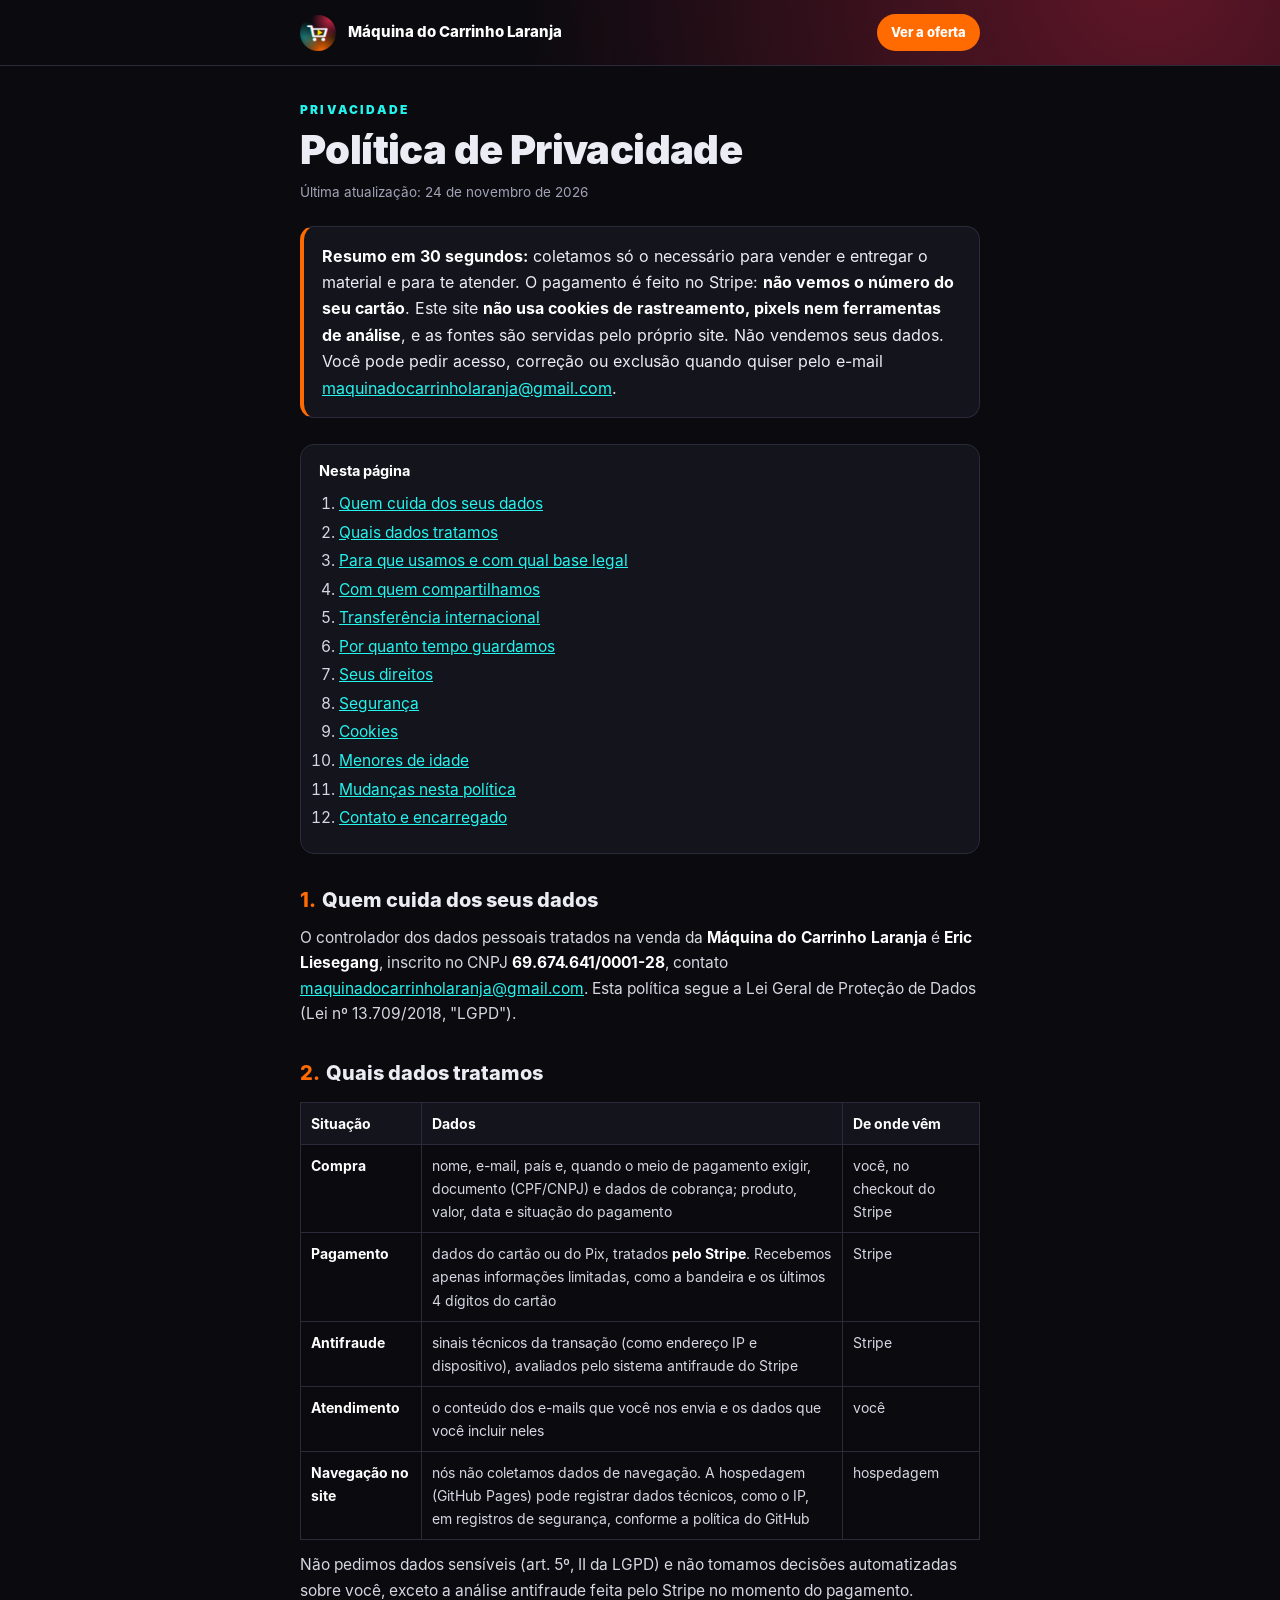
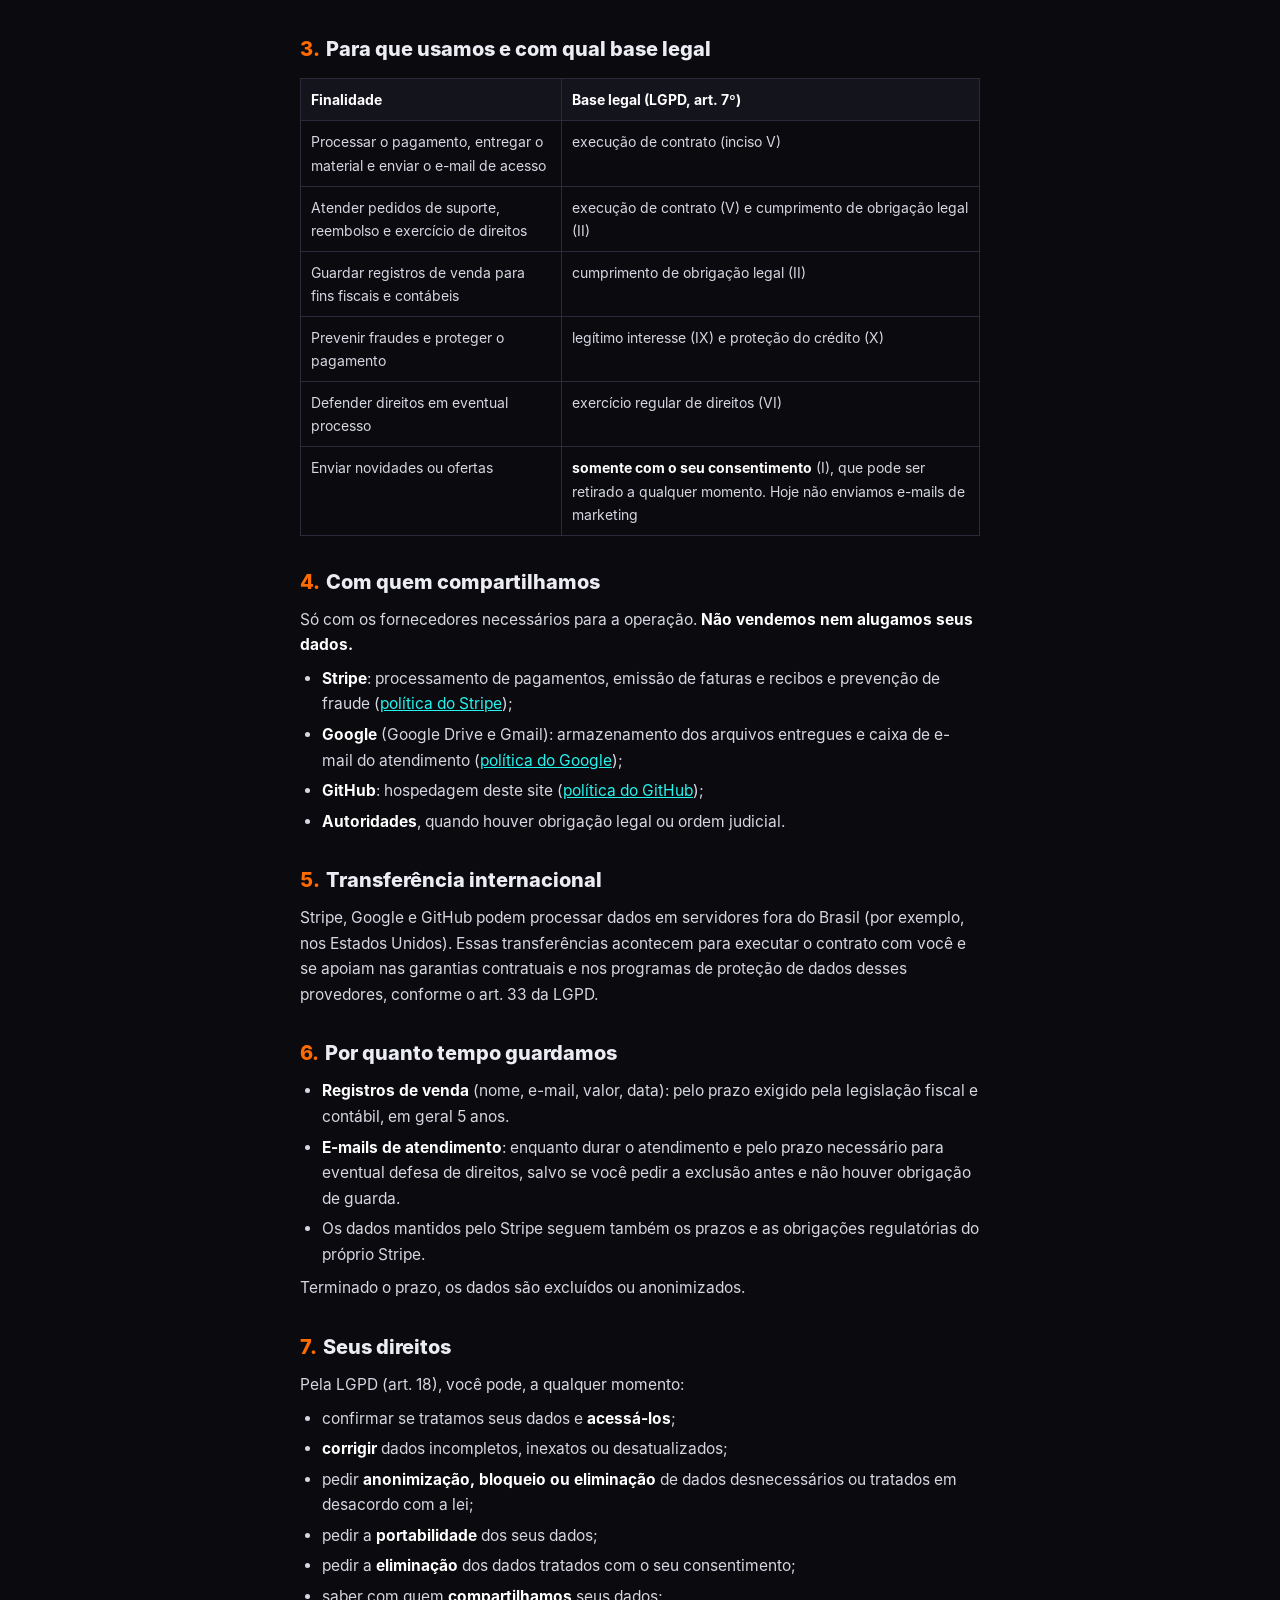
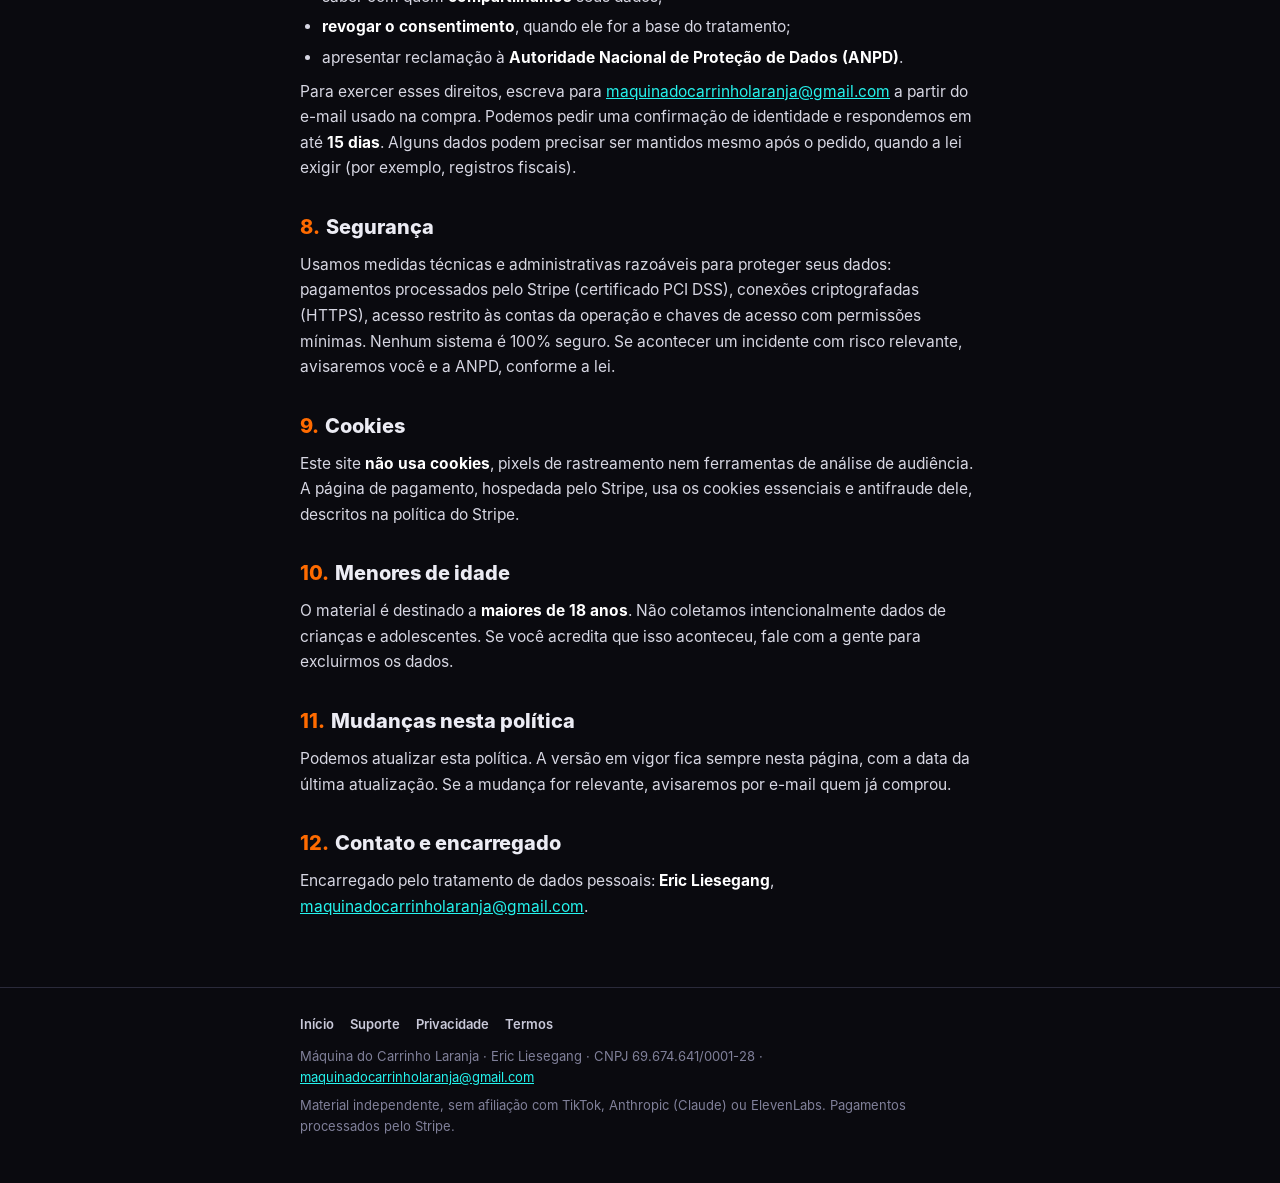
==== privacidade.html @ ea7aa15d "Páginas de Suporte, Privacidade (LGPD) e Termos de Uso e Venda + fonte própria - suporte.html, priva" ====
<!doctype html>
<html lang="pt-BR">
<head>
<meta charset="utf-8">
<meta name="viewport" content="width=device-width, initial-scale=1, viewport-fit=cover">
<title>Política de Privacidade | Máquina do Carrinho Laranja</title>
<meta name="description" content="Como a Máquina do Carrinho Laranja trata os seus dados pessoais, de acordo com a LGPD.">
<meta name="theme-color" content="#0A0A0F">
<link rel="icon" type="image/png" href="img/favicon.png">
<link rel="stylesheet" href="css/fonte.css">
<link rel="stylesheet" href="css/pagina.css">
</head>
<body>
<header class="topo"><div class="wrap">
  <img src="img/icone-180.png" alt=""><a class="marca" href="./">Máquina do Carrinho Laranja</a>
  <a class="comprar" href="./#oferta">Ver a oferta</a>
</div></header>

<main><div class="wrap">
  <div class="kicker">Privacidade</div>
  <h1>Política de Privacidade</h1>
  <p class="atualizado">Última atualização: 24 de novembro de 2026</p>

  <div class="resumo">
    <b>Resumo em 30 segundos:</b> coletamos só o necessário para vender e entregar o material e para te atender.
    O pagamento é feito no Stripe: <b>não vemos o número do seu cartão</b>. Este site <b>não usa cookies de
    rastreamento, pixels nem ferramentas de análise</b>, e as fontes são servidas pelo próprio site. Não vendemos
    seus dados. Você pode pedir acesso, correção ou exclusão quando quiser pelo e-mail
    <a href="mailto:maquinadocarrinholaranja@gmail.com">maquinadocarrinholaranja@gmail.com</a>.
  </div>

  <div class="indice"><b>Nesta página</b><ol>
    <li><a href="#quem">Quem cuida dos seus dados</a></li><li><a href="#quais">Quais dados tratamos</a></li>
    <li><a href="#porque">Para que usamos e com qual base legal</a></li><li><a href="#compartilhamento">Com quem compartilhamos</a></li>
    <li><a href="#internacional">Transferência internacional</a></li><li><a href="#tempo">Por quanto tempo guardamos</a></li>
    <li><a href="#direitos">Seus direitos</a></li><li><a href="#seguranca">Segurança</a></li>
    <li><a href="#cookies">Cookies</a></li><li><a href="#menores">Menores de idade</a></li>
    <li><a href="#mudancas">Mudanças nesta política</a></li><li><a href="#contato">Contato e encarregado</a></li>
  </ol></div>

  <h2 id="quem"><span class="n">1.</span>Quem cuida dos seus dados</h2>
  <p>O controlador dos dados pessoais tratados na venda da <b>Máquina do Carrinho Laranja</b> é
  <b>Eric Liesegang</b>, inscrito no CNPJ <b>69.674.641/0001-28</b>, contato
  <a href="mailto:maquinadocarrinholaranja@gmail.com">maquinadocarrinholaranja@gmail.com</a>. Esta política segue a
  Lei Geral de Proteção de Dados (Lei nº 13.709/2018, "LGPD").</p>

  <h2 id="quais"><span class="n">2.</span>Quais dados tratamos</h2>
  <table>
    <tr><th>Situação</th><th>Dados</th><th>De onde vêm</th></tr>
    <tr><td><b>Compra</b></td><td>nome, e-mail, país e, quando o meio de pagamento exigir, documento (CPF/CNPJ) e dados de cobrança; produto, valor, data e situação do pagamento</td><td>você, no checkout do Stripe</td></tr>
    <tr><td><b>Pagamento</b></td><td>dados do cartão ou do Pix, tratados <b>pelo Stripe</b>. Recebemos apenas informações limitadas, como a bandeira e os últimos 4 dígitos do cartão</td><td>Stripe</td></tr>
    <tr><td><b>Antifraude</b></td><td>sinais técnicos da transação (como endereço IP e dispositivo), avaliados pelo sistema antifraude do Stripe</td><td>Stripe</td></tr>
    <tr><td><b>Atendimento</b></td><td>o conteúdo dos e-mails que você nos envia e os dados que você incluir neles</td><td>você</td></tr>
    <tr><td><b>Navegação no site</b></td><td>nós não coletamos dados de navegação. A hospedagem (GitHub Pages) pode registrar dados técnicos, como o IP, em registros de segurança, conforme a política do GitHub</td><td>hospedagem</td></tr>
  </table>
  <p>Não pedimos dados sensíveis (art. 5º, II da LGPD) e não tomamos decisões automatizadas sobre você, exceto a
  análise antifraude feita pelo Stripe no momento do pagamento.</p>

  <h2 id="porque"><span class="n">3.</span>Para que usamos e com qual base legal</h2>
  <table>
    <tr><th>Finalidade</th><th>Base legal (LGPD, art. 7º)</th></tr>
    <tr><td>Processar o pagamento, entregar o material e enviar o e-mail de acesso</td><td>execução de contrato (inciso V)</td></tr>
    <tr><td>Atender pedidos de suporte, reembolso e exercício de direitos</td><td>execução de contrato (V) e cumprimento de obrigação legal (II)</td></tr>
    <tr><td>Guardar registros de venda para fins fiscais e contábeis</td><td>cumprimento de obrigação legal (II)</td></tr>
    <tr><td>Prevenir fraudes e proteger o pagamento</td><td>legítimo interesse (IX) e proteção do crédito (X)</td></tr>
    <tr><td>Defender direitos em eventual processo</td><td>exercício regular de direitos (VI)</td></tr>
    <tr><td>Enviar novidades ou ofertas</td><td><b>somente com o seu consentimento</b> (I), que pode ser retirado a qualquer momento. Hoje não enviamos e-mails de marketing</td></tr>
  </table>

  <h2 id="compartilhamento"><span class="n">4.</span>Com quem compartilhamos</h2>
  <p>Só com os fornecedores necessários para a operação. <b>Não vendemos nem alugamos seus dados.</b></p>
  <ul>
    <li><b>Stripe</b>: processamento de pagamentos, emissão de faturas e recibos e prevenção de fraude
      (<a href="https://stripe.com/br/privacy" rel="noopener">política do Stripe</a>);</li>
    <li><b>Google</b> (Google Drive e Gmail): armazenamento dos arquivos entregues e caixa de e-mail do atendimento
      (<a href="https://policies.google.com/privacy?hl=pt-BR" rel="noopener">política do Google</a>);</li>
    <li><b>GitHub</b>: hospedagem deste site
      (<a href="https://docs.github.com/pt/site-policy/privacy-policies/github-general-privacy-statement" rel="noopener">política do GitHub</a>);</li>
    <li><b>Autoridades</b>, quando houver obrigação legal ou ordem judicial.</li>
  </ul>

  <h2 id="internacional"><span class="n">5.</span>Transferência internacional</h2>
  <p>Stripe, Google e GitHub podem processar dados em servidores fora do Brasil (por exemplo, nos Estados Unidos).
  Essas transferências acontecem para executar o contrato com você e se apoiam nas garantias contratuais e nos
  programas de proteção de dados desses provedores, conforme o art. 33 da LGPD.</p>

  <h2 id="tempo"><span class="n">6.</span>Por quanto tempo guardamos</h2>
  <ul>
    <li><b>Registros de venda</b> (nome, e-mail, valor, data): pelo prazo exigido pela legislação fiscal e contábil, em geral 5 anos.</li>
    <li><b>E-mails de atendimento</b>: enquanto durar o atendimento e pelo prazo necessário para eventual defesa de direitos, salvo se você pedir a exclusão antes e não houver obrigação de guarda.</li>
    <li>Os dados mantidos pelo Stripe seguem também os prazos e as obrigações regulatórias do próprio Stripe.</li>
  </ul>
  <p>Terminado o prazo, os dados são excluídos ou anonimizados.</p>

  <h2 id="direitos"><span class="n">7.</span>Seus direitos</h2>
  <p>Pela LGPD (art. 18), você pode, a qualquer momento:</p>
  <ul>
    <li>confirmar se tratamos seus dados e <b>acessá-los</b>;</li>
    <li><b>corrigir</b> dados incompletos, inexatos ou desatualizados;</li>
    <li>pedir <b>anonimização, bloqueio ou eliminação</b> de dados desnecessários ou tratados em desacordo com a lei;</li>
    <li>pedir a <b>portabilidade</b> dos seus dados;</li>
    <li>pedir a <b>eliminação</b> dos dados tratados com o seu consentimento;</li>
    <li>saber com quem <b>compartilhamos</b> seus dados;</li>
    <li><b>revogar o consentimento</b>, quando ele for a base do tratamento;</li>
    <li>apresentar reclamação à <b>Autoridade Nacional de Proteção de Dados (ANPD)</b>.</li>
  </ul>
  <p>Para exercer esses direitos, escreva para <a href="mailto:maquinadocarrinholaranja@gmail.com">maquinadocarrinholaranja@gmail.com</a>
  a partir do e-mail usado na compra. Podemos pedir uma confirmação de identidade e respondemos em até <b>15 dias</b>.
  Alguns dados podem precisar ser mantidos mesmo após o pedido, quando a lei exigir (por exemplo, registros fiscais).</p>

  <h2 id="seguranca"><span class="n">8.</span>Segurança</h2>
  <p>Usamos medidas técnicas e administrativas razoáveis para proteger seus dados: pagamentos processados pelo Stripe
  (certificado PCI DSS), conexões criptografadas (HTTPS), acesso restrito às contas da operação e chaves de acesso
  com permissões mínimas. Nenhum sistema é 100% seguro. Se acontecer um incidente com risco relevante, avisaremos
  você e a ANPD, conforme a lei.</p>

  <h2 id="cookies"><span class="n">9.</span>Cookies</h2>
  <p>Este site <b>não usa cookies</b>, pixels de rastreamento nem ferramentas de análise de audiência. A página de
  pagamento, hospedada pelo Stripe, usa os cookies essenciais e antifraude dele, descritos na política do Stripe.</p>

  <h2 id="menores"><span class="n">10.</span>Menores de idade</h2>
  <p>O material é destinado a <b>maiores de 18 anos</b>. Não coletamos intencionalmente dados de crianças e
  adolescentes. Se você acredita que isso aconteceu, fale com a gente para excluirmos os dados.</p>

  <h2 id="mudancas"><span class="n">11.</span>Mudanças nesta política</h2>
  <p>Podemos atualizar esta política. A versão em vigor fica sempre nesta página, com a data da última atualização.
  Se a mudança for relevante, avisaremos por e-mail quem já comprou.</p>

  <h2 id="contato"><span class="n">12.</span>Contato e encarregado</h2>
  <p>Encarregado pelo tratamento de dados pessoais: <b>Eric Liesegang</b>,
  <a href="mailto:maquinadocarrinholaranja@gmail.com">maquinadocarrinholaranja@gmail.com</a>.</p>
</div></main>

<footer><div class="wrap">
  <nav><a href="./">Início</a><a href="suporte.html">Suporte</a><a href="privacidade.html">Privacidade</a><a href="termos.html">Termos</a></nav>
  <p>Máquina do Carrinho Laranja · Eric Liesegang · CNPJ 69.674.641/0001-28 · <a href="mailto:maquinadocarrinholaranja@gmail.com">maquinadocarrinholaranja@gmail.com</a></p>
  <p>Material independente, sem afiliação com TikTok, Anthropic (Claude) ou ElevenLabs. Pagamentos processados pelo Stripe.</p>
</div></footer>
</body>
</html>
---- css/fonte.css ----
/* Inter (SIL OFL 1.1) servida pelo próprio site: nenhum dado de visitante vai para terceiros */
@font-face{font-family:"Inter";font-weight:400;font-style:normal;font-display:swap;src:url(../fonts/inter-400.woff2) format("woff2")}
@font-face{font-family:"Inter";font-weight:500;font-style:normal;font-display:swap;src:url(../fonts/inter-500.woff2) format("woff2")}
@font-face{font-family:"Inter";font-weight:600;font-style:normal;font-display:swap;src:url(../fonts/inter-600.woff2) format("woff2")}
@font-face{font-family:"Inter";font-weight:700;font-style:normal;font-display:swap;src:url(../fonts/inter-700.woff2) format("woff2")}
@font-face{font-family:"Inter";font-weight:800;font-style:normal;font-display:swap;src:url(../fonts/inter-800.woff2) format("woff2")}
@font-face{font-family:"Inter";font-weight:900;font-style:normal;font-display:swap;src:url(../fonts/inter-900.woff2) format("woff2")}
---- css/pagina.css ----
/* Páginas institucionais (suporte, privacidade, termos) — mesmo visual do site */
:root{ --preto:#0A0A0F; --preto2:#14141C; --borda:#2A2A3A; --texto:#ECECF4; --suave:#A3A3B8;
  --rosa:#FE2C55; --ciano:#25F4EE; --laranja:#FF6B00; --amarelo:#FFE600; --verde:#18C08F }
*{ box-sizing:border-box; margin:0; padding:0 }
html{ scroll-behavior:smooth }
body{ font-family:"Inter",system-ui,-apple-system,sans-serif; background:var(--preto); color:var(--texto); line-height:1.65; -webkit-font-smoothing:antialiased }
a{ color:var(--ciano) }
.wrap{ max-width:720px; margin:0 auto; padding:0 20px }
header.topo{ border-bottom:1px solid var(--borda); background:radial-gradient(circle at 90% -40%,rgba(254,44,85,.35),transparent 55%),var(--preto) }
header.topo .wrap{ display:flex; align-items:center; gap:12px; padding-top:14px; padding-bottom:14px }
header.topo img{ width:36px; height:36px; border-radius:50% }
header.topo a.marca{ color:#fff; text-decoration:none; font-weight:800; font-size:15px }
header.topo a.comprar{ margin-left:auto; white-space:nowrap; background:var(--laranja); color:#fff; text-decoration:none; font-weight:800; font-size:13px; padding:8px 14px; border-radius:99px }
main{ padding:34px 0 60px }
.kicker{ font-size:12px; font-weight:900; letter-spacing:2.2px; text-transform:uppercase; color:var(--ciano); margin-bottom:8px }
h1{ font-size:clamp(28px,7vw,40px); line-height:1.08; font-weight:900; letter-spacing:-.6px; margin-bottom:10px }
.atualizado{ color:var(--suave); font-size:13.5px; margin-bottom:22px }
.resumo{ background:var(--preto2); border:1px solid var(--borda); border-left:4px solid var(--laranja); border-radius:14px; padding:16px 18px; margin:18px 0 26px }
.resumo b{ color:#fff }
.indice{ background:var(--preto2); border:1px solid var(--borda); border-radius:14px; padding:14px 18px; margin-bottom:26px; font-size:14.5px }
.indice ol{ padding-left:20px } .indice li{ margin:3px 0 }
h2{ font-size:20px; font-weight:800; margin:30px 0 8px; scroll-margin-top:16px }
h2 .n{ color:var(--laranja); margin-right:6px }
h3{ font-size:16px; font-weight:800; margin:16px 0 4px }
p, li{ font-size:15.5px; color:#D7D7E3 }
p{ margin:8px 0 }
ul, ol{ padding-left:22px; margin:8px 0 }
li{ margin:5px 0 }
b, strong{ color:#fff }
table{ width:100%; border-collapse:collapse; margin:12px 0; font-size:14px }
th{ text-align:left; background:var(--preto2); color:#fff; padding:9px 10px; border:1px solid var(--borda) }
td{ padding:9px 10px; border:1px solid var(--borda); vertical-align:top; color:#D7D7E3 }
.card{ background:var(--preto2); border:1px solid var(--borda); border-radius:16px; padding:18px; margin:14px 0 }
.card h3{ margin-top:0 }
.contato{ display:flex; flex-wrap:wrap; gap:10px; margin:14px 0 }
.contato a.btn{ display:inline-flex; align-items:center; gap:8px; background:var(--laranja); color:#fff; text-decoration:none; font-weight:800; padding:13px 18px; border-radius:14px; box-shadow:0 4px 0 #B34700 }
.contato a.btn.borda{ background:transparent; border:2px solid var(--borda); box-shadow:none }
details{ background:var(--preto2); border:1px solid var(--borda); border-radius:12px; padding:14px 16px; margin:10px 0 }
summary{ font-weight:800; cursor:pointer; color:#fff }
footer{ border-top:1px solid var(--borda); padding:26px 0 40px; font-size:13px; color:#80809A }
footer p{ font-size:13px; color:#80809A; margin:6px 0 }
footer nav{ display:flex; flex-wrap:wrap; gap:6px 16px; margin-bottom:10px }
footer nav a{ color:#C9C9D9; text-decoration:none; font-weight:600 }
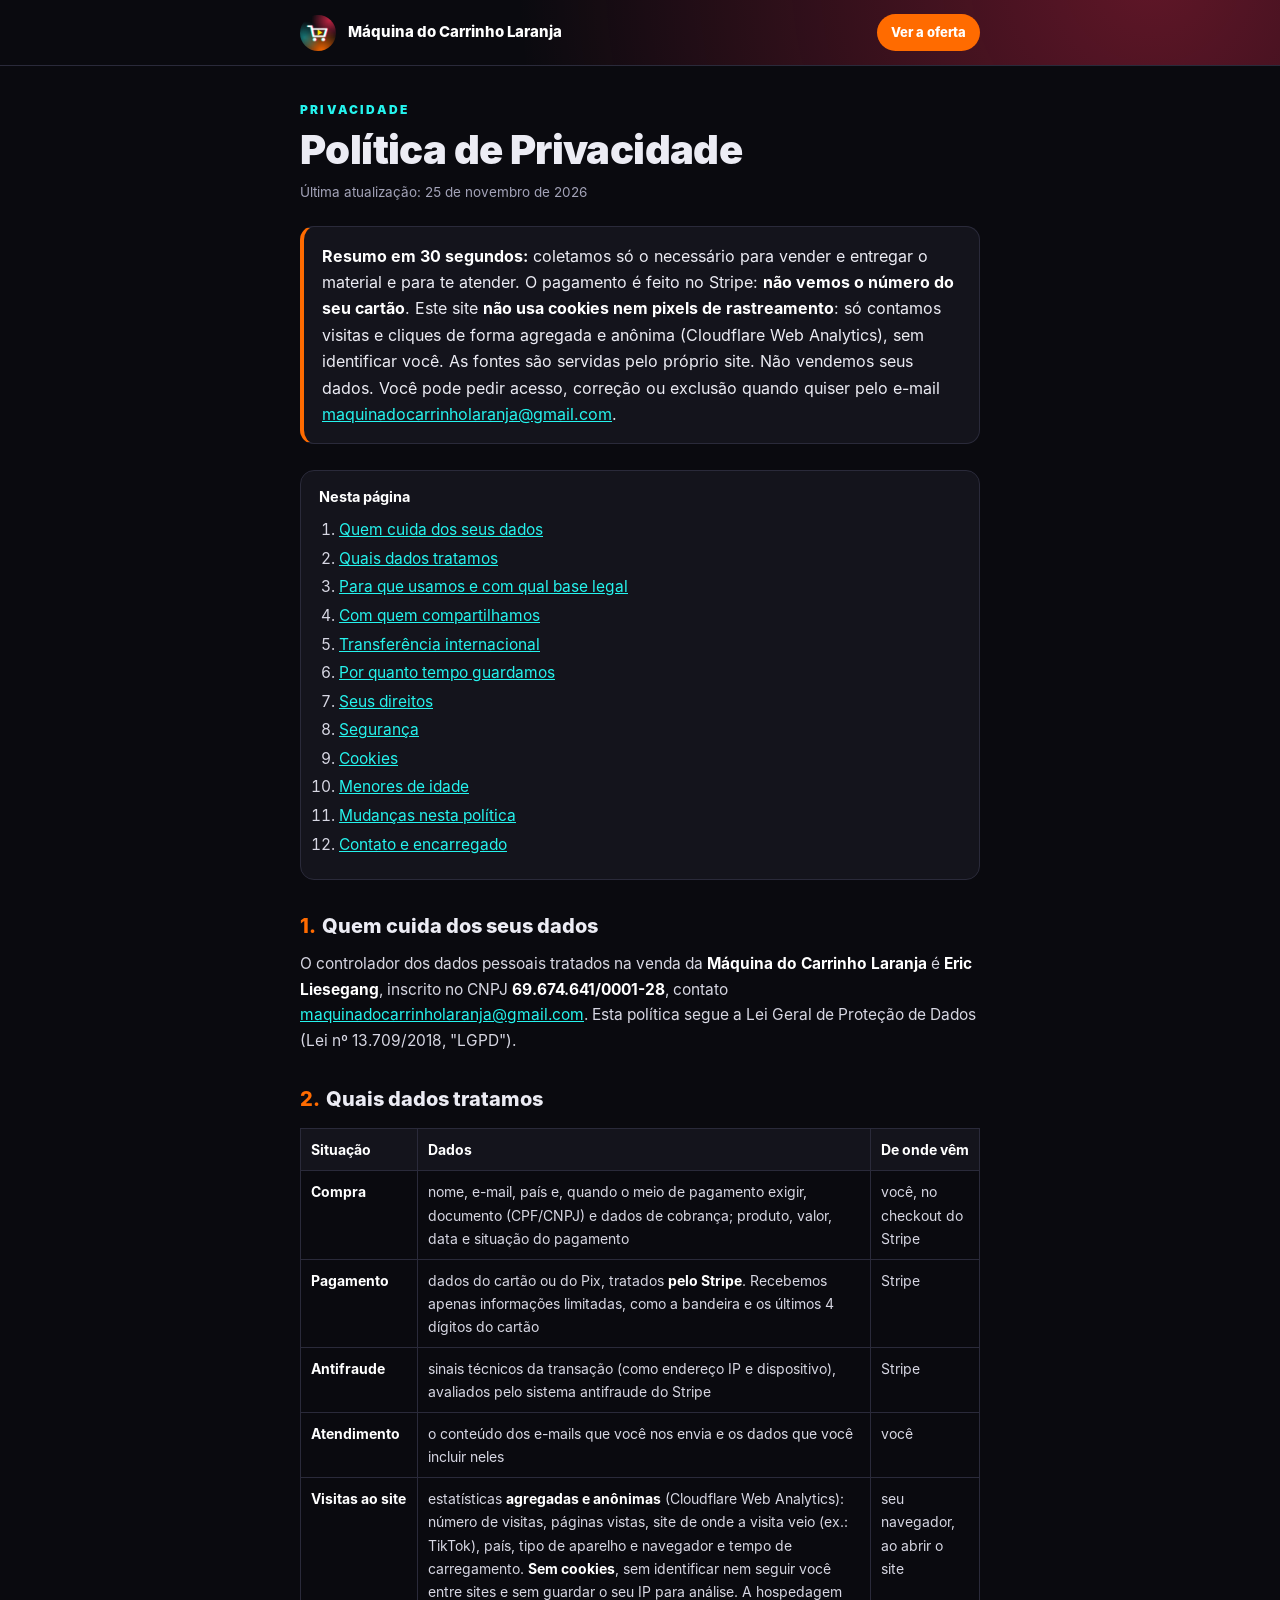
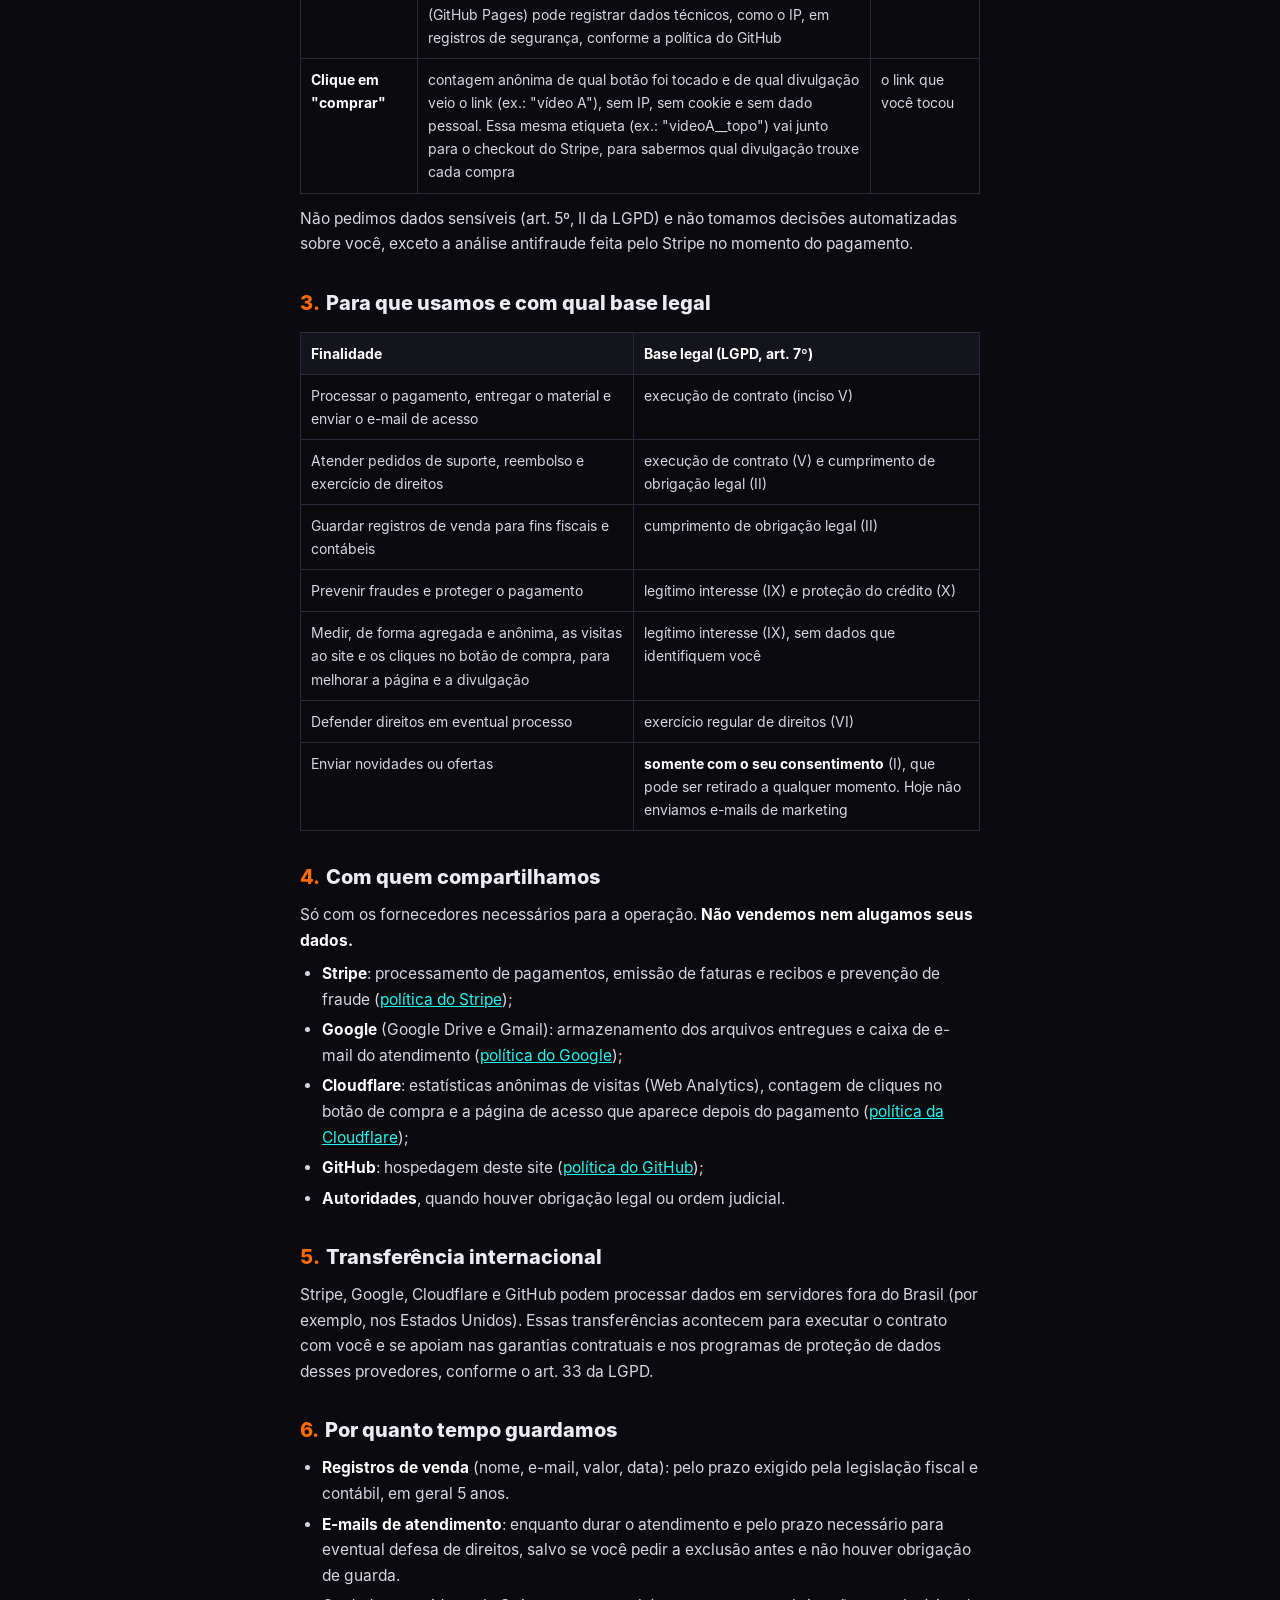
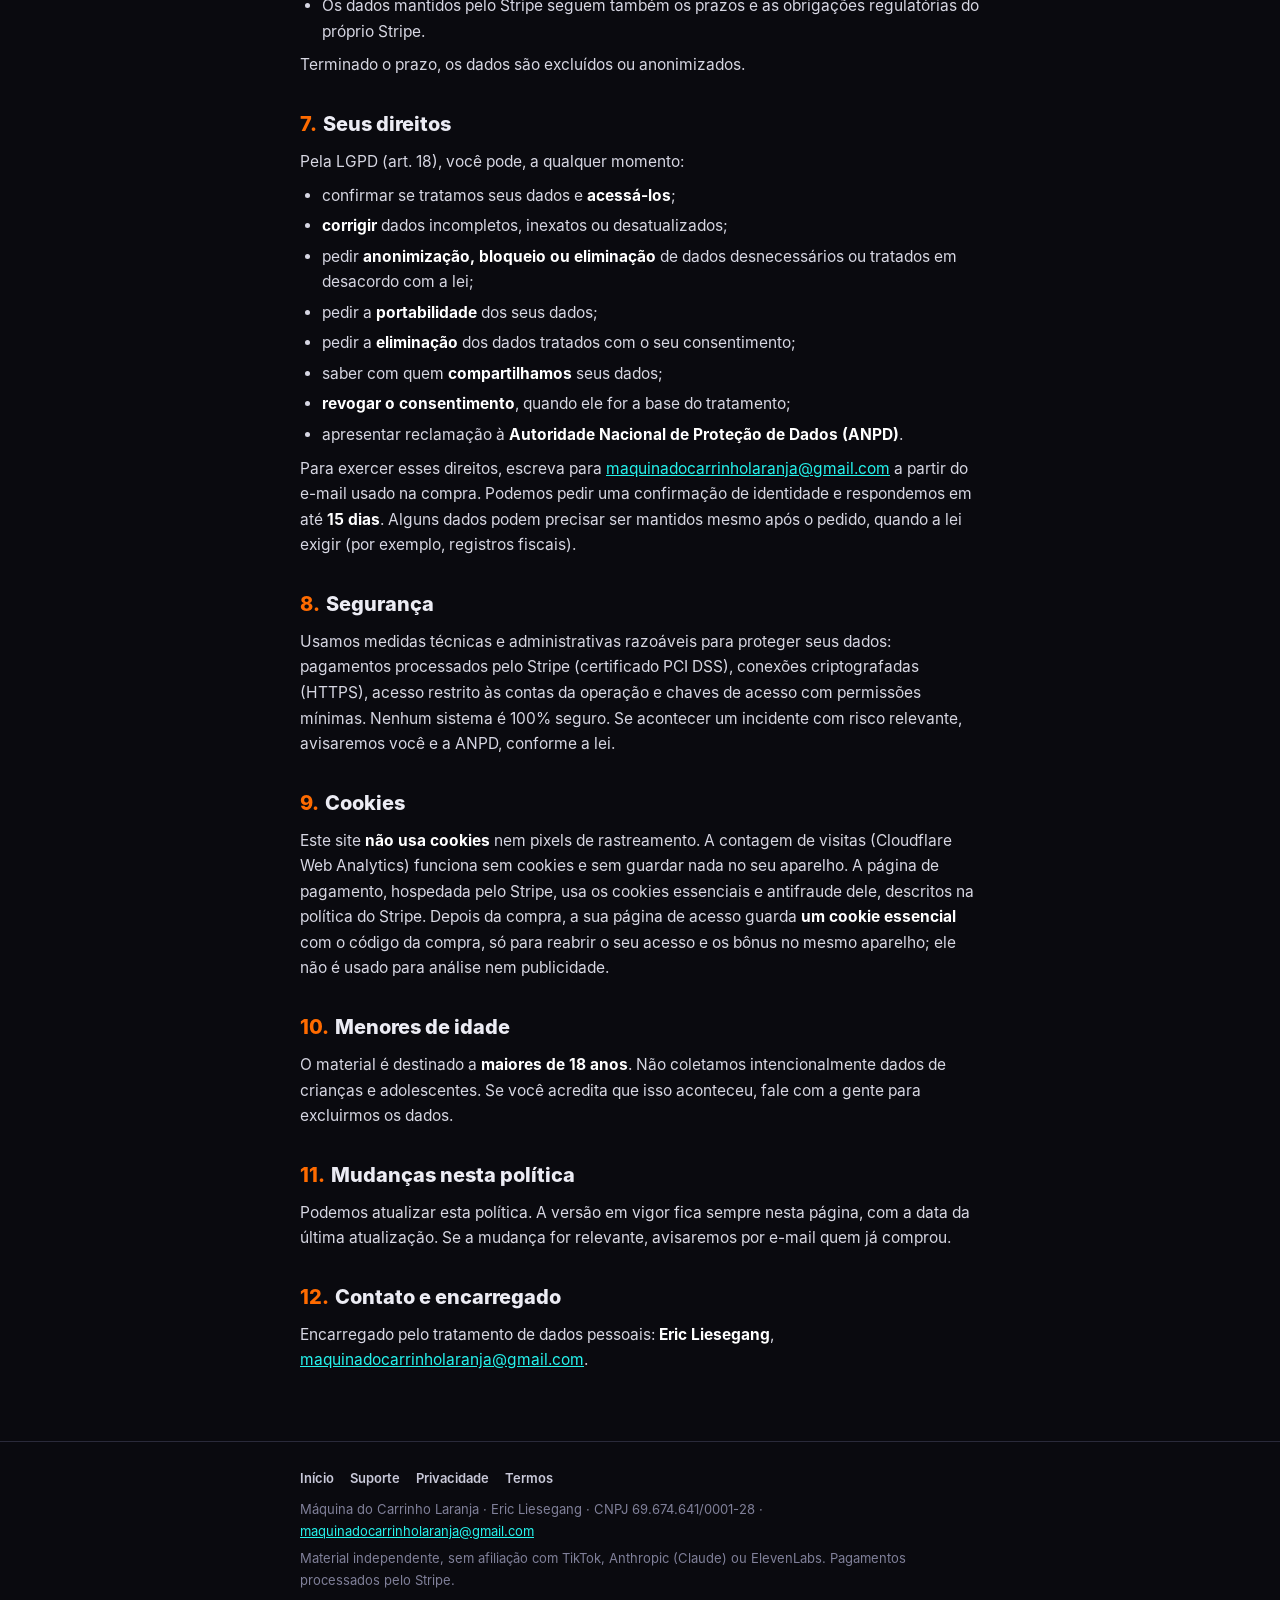
==== commit c49b8884: "Botões de compra passam pelo contador de cliques; política de privacidade com Web Analytics Co-Autho" ====
--- a/privacidade.html
+++ b/privacidade.html
@@ -19,12 +19,13 @@
 <main><div class="wrap">
   <div class="kicker">Privacidade</div>
   <h1>Política de Privacidade</h1>
-  <p class="atualizado">Última atualização: 24 de novembro de 2026</p>
+  <p class="atualizado">Última atualização: 25 de novembro de 2026</p>
 
   <div class="resumo">
     <b>Resumo em 30 segundos:</b> coletamos só o necessário para vender e entregar o material e para te atender.
-    O pagamento é feito no Stripe: <b>não vemos o número do seu cartão</b>. Este site <b>não usa cookies de
-    rastreamento, pixels nem ferramentas de análise</b>, e as fontes são servidas pelo próprio site. Não vendemos
+    O pagamento é feito no Stripe: <b>não vemos o número do seu cartão</b>. Este site <b>não usa cookies nem pixels
+    de rastreamento</b>: só contamos visitas e cliques de forma agregada e anônima (Cloudflare Web Analytics), sem
+    identificar você. As fontes são servidas pelo próprio site. Não vendemos
     seus dados. Você pode pedir acesso, correção ou exclusão quando quiser pelo e-mail
     <a href="mailto:maquinadocarrinholaranja@gmail.com">maquinadocarrinholaranja@gmail.com</a>.
   </div>
@@ -51,7 +52,8 @@
     <tr><td><b>Pagamento</b></td><td>dados do cartão ou do Pix, tratados <b>pelo Stripe</b>. Recebemos apenas informações limitadas, como a bandeira e os últimos 4 dígitos do cartão</td><td>Stripe</td></tr>
     <tr><td><b>Antifraude</b></td><td>sinais técnicos da transação (como endereço IP e dispositivo), avaliados pelo sistema antifraude do Stripe</td><td>Stripe</td></tr>
     <tr><td><b>Atendimento</b></td><td>o conteúdo dos e-mails que você nos envia e os dados que você incluir neles</td><td>você</td></tr>
-    <tr><td><b>Navegação no site</b></td><td>nós não coletamos dados de navegação. A hospedagem (GitHub Pages) pode registrar dados técnicos, como o IP, em registros de segurança, conforme a política do GitHub</td><td>hospedagem</td></tr>
+    <tr><td><b>Visitas ao site</b></td><td>estatísticas <b>agregadas e anônimas</b> (Cloudflare Web Analytics): número de visitas, páginas vistas, site de onde a visita veio (ex.: TikTok), país, tipo de aparelho e navegador e tempo de carregamento. <b>Sem cookies</b>, sem identificar nem seguir você entre sites e sem guardar o seu IP para análise. A hospedagem (GitHub Pages) pode registrar dados técnicos, como o IP, em registros de segurança, conforme a política do GitHub</td><td>seu navegador, ao abrir o site</td></tr>
+    <tr><td><b>Clique em "comprar"</b></td><td>contagem anônima de qual botão foi tocado e de qual divulgação veio o link (ex.: "vídeo A"), sem IP, sem cookie e sem dado pessoal. Essa mesma etiqueta (ex.: "videoA__topo") vai junto para o checkout do Stripe, para sabermos qual divulgação trouxe cada compra</td><td>o link que você tocou</td></tr>
   </table>
   <p>Não pedimos dados sensíveis (art. 5º, II da LGPD) e não tomamos decisões automatizadas sobre você, exceto a
   análise antifraude feita pelo Stripe no momento do pagamento.</p>
@@ -63,6 +65,7 @@
     <tr><td>Atender pedidos de suporte, reembolso e exercício de direitos</td><td>execução de contrato (V) e cumprimento de obrigação legal (II)</td></tr>
     <tr><td>Guardar registros de venda para fins fiscais e contábeis</td><td>cumprimento de obrigação legal (II)</td></tr>
     <tr><td>Prevenir fraudes e proteger o pagamento</td><td>legítimo interesse (IX) e proteção do crédito (X)</td></tr>
+    <tr><td>Medir, de forma agregada e anônima, as visitas ao site e os cliques no botão de compra, para melhorar a página e a divulgação</td><td>legítimo interesse (IX), sem dados que identifiquem você</td></tr>
     <tr><td>Defender direitos em eventual processo</td><td>exercício regular de direitos (VI)</td></tr>
     <tr><td>Enviar novidades ou ofertas</td><td><b>somente com o seu consentimento</b> (I), que pode ser retirado a qualquer momento. Hoje não enviamos e-mails de marketing</td></tr>
   </table>
@@ -74,13 +77,16 @@
       (<a href="https://stripe.com/br/privacy" rel="noopener">política do Stripe</a>);</li>
     <li><b>Google</b> (Google Drive e Gmail): armazenamento dos arquivos entregues e caixa de e-mail do atendimento
       (<a href="https://policies.google.com/privacy?hl=pt-BR" rel="noopener">política do Google</a>);</li>
+    <li><b>Cloudflare</b>: estatísticas anônimas de visitas (Web Analytics), contagem de cliques no botão de compra e a
+      página de acesso que aparece depois do pagamento
+      (<a href="https://www.cloudflare.com/pt-br/privacypolicy/" rel="noopener">política da Cloudflare</a>);</li>
     <li><b>GitHub</b>: hospedagem deste site
       (<a href="https://docs.github.com/pt/site-policy/privacy-policies/github-general-privacy-statement" rel="noopener">política do GitHub</a>);</li>
     <li><b>Autoridades</b>, quando houver obrigação legal ou ordem judicial.</li>
   </ul>
 
   <h2 id="internacional"><span class="n">5.</span>Transferência internacional</h2>
-  <p>Stripe, Google e GitHub podem processar dados em servidores fora do Brasil (por exemplo, nos Estados Unidos).
+  <p>Stripe, Google, Cloudflare e GitHub podem processar dados em servidores fora do Brasil (por exemplo, nos Estados Unidos).
   Essas transferências acontecem para executar o contrato com você e se apoiam nas garantias contratuais e nos
   programas de proteção de dados desses provedores, conforme o art. 33 da LGPD.</p>
 
@@ -115,8 +121,11 @@
   você e a ANPD, conforme a lei.</p>
 
   <h2 id="cookies"><span class="n">9.</span>Cookies</h2>
-  <p>Este site <b>não usa cookies</b>, pixels de rastreamento nem ferramentas de análise de audiência. A página de
-  pagamento, hospedada pelo Stripe, usa os cookies essenciais e antifraude dele, descritos na política do Stripe.</p>
+  <p>Este site <b>não usa cookies</b> nem pixels de rastreamento. A contagem de visitas (Cloudflare Web Analytics)
+  funciona sem cookies e sem guardar nada no seu aparelho. A página de pagamento, hospedada pelo Stripe, usa os
+  cookies essenciais e antifraude dele, descritos na política do Stripe. Depois da compra, a sua página de acesso
+  guarda <b>um cookie essencial</b> com o código da compra, só para reabrir o seu acesso e os bônus no mesmo
+  aparelho; ele não é usado para análise nem publicidade.</p>
 
   <h2 id="menores"><span class="n">10.</span>Menores de idade</h2>
   <p>O material é destinado a <b>maiores de 18 anos</b>. Não coletamos intencionalmente dados de crianças e
